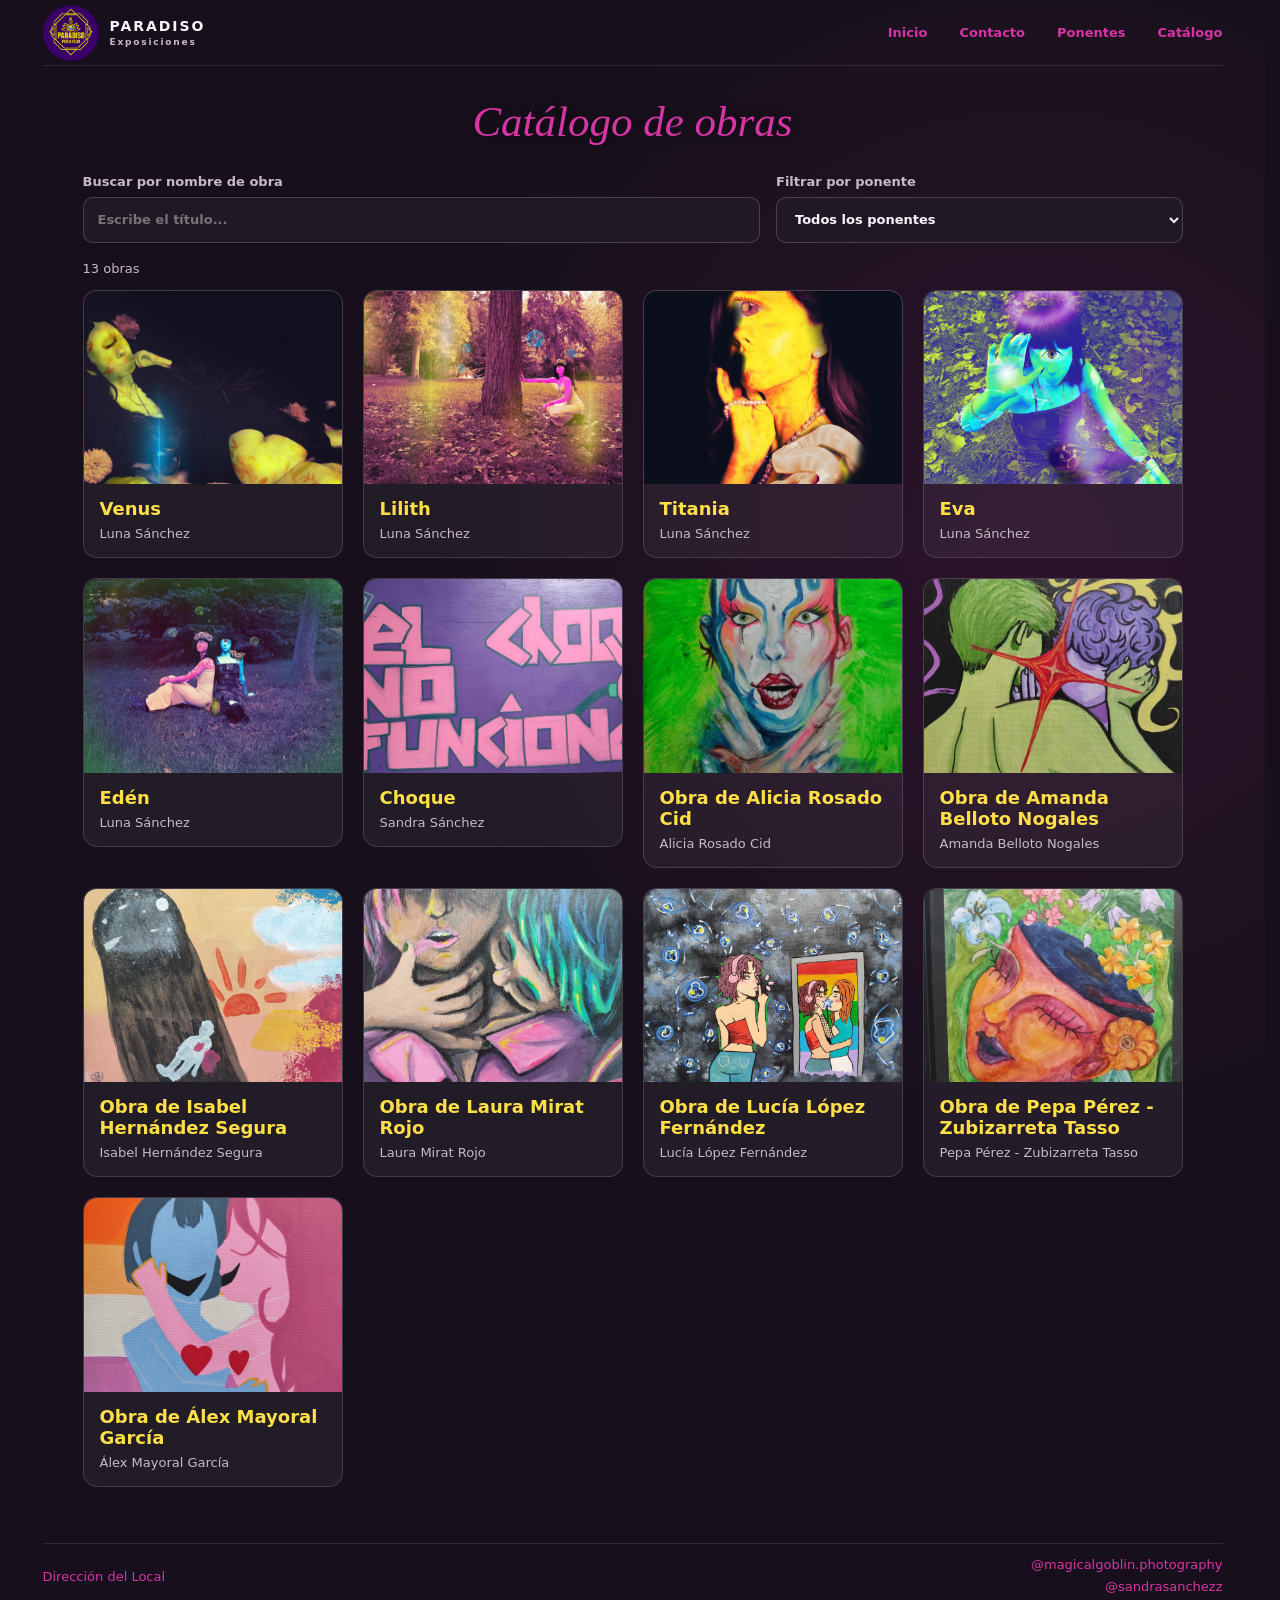
==== public/catalogo.html @ 5be709af "Cambios finales, finalizacion de los ponentes y finalizacion del catalogo" ====
<!DOCTYPE html>
<html lang="es">
<head>
    <meta charset="UTF-8">
    <meta name="viewport" content="width=device-width, initial-scale=1.0">
    <meta name="theme-color" content="#17101c">
    <meta name="description" content="Catálogo de obras de los ponentes de Paradiso — El Jardín.">
    <title>Paradiso — Catálogo</title>
    <link rel="stylesheet" href="estilos.css">
    <script src="catalogo.js" defer></script>
</head>
<body>
    <header class="encabezado">
        <a class="marca" href="index.html" aria-label="Paradiso, inicio">
            <span class="logo-marca"><img src="imagenes/logo-paradiso-club.png" alt="Logo de Paradiso Pub &amp; Club"></span>
            <span>PARADISO <small>Exposiciones</small></span>
        </a>
        <nav class="navegacion-principal" aria-label="Navegación principal">
            <a class="enlace-navegacion" href="index.html">Inicio</a>
            <a class="enlace-navegacion" href="contacto.html">Contacto</a>
            <a class="enlace-navegacion" href="ponentes.html">Ponentes</a>
            <a class="enlace-navegacion" href="catalogo.html" aria-current="page">Catálogo</a>
        </nav>
    </header>

    <main class="pagina-catalogo">
        <h1 class="titulo-ponentes">Catálogo de obras</h1>
        <div class="filtros-catalogo">
            <label class="campo-filtro-catalogo">
                <span>Buscar por nombre de obra</span>
                <input id="busqueda-obra" type="search" placeholder="Escribe el título..." autocomplete="off">
            </label>
            <label class="campo-filtro-catalogo">
                <span>Filtrar por ponente</span>
                <select id="filtro-ponente">
                    <option value="">Todos los ponentes</option>
                </select>
            </label>
        </div>
        <p class="resultado-catalogo" id="resultado-catalogo" aria-live="polite"></p>
        <div class="obras-catalogo" id="obras-catalogo" aria-live="polite"></div>
    </main>

    <dialog class="dialogo-vista-previa dialogo-obra" aria-labelledby="titulo-obra-ampliada">
        <button class="boton-cerrar-vista-previa" type="button" aria-label="Cerrar previsualización">&times;</button>
        <img class="imagen-vista-previa" alt="">
        <div class="texto-obra-ampliada">
            <h2 id="titulo-obra-ampliada"></h2>
            <p id="descripcion-obra-ampliada"></p>
        </div>
    </dialog>

    <footer class="pie-pagina">
        <span><a href="https://www.google.com/maps/place/PARADISO+PUB+%26+CLUB/@39.4728585,-6.3798989,21z/data=!4m6!3m5!1s0xd15df90ae6b709b:0xe2d5bc9bc7a6afa2!8m2!3d39.4728408!4d-6.3800265!16s%2Fg%2F11fjzb9g2q?entry=ttu&amp;g_ep=EgoyMDI2MTAxOS4wIKXMDSoASAFQAw%3D%3D">Dirección del Local</a></span>
        <span>
            <a href="https://www.instagram.com/magicalgoblin.photography/">@magicalgoblin.photography</a><br>
            <a href="https://www.instagram.com/sandrasanchezz__/">@sandrasanchezz</a>
        </span>
    </footer>
</body>
</html>
---- public/estilos.css ----
:root {
  color-scheme: dark;
  font-family: Inter, ui-sans-serif, system-ui, -apple-system, BlinkMacSystemFont, "Segoe UI", sans-serif;
  color: #fbf5fb;
  background: #17101c;
  font-synthesis: none;
  text-rendering: optimizeLegibility;
  --rosa: #d735a5;
  --amarillo: #ffdf48;
  --texto-secundario: #c7b9c8;
}

html {
  scrollbar-gutter: stable;
}

* {
  box-sizing: border-box;
}

body {
  min-width: 320px;
  min-height: 100vh;
  margin: 0;
  background:
    radial-gradient(ellipse at 82% 34%, rgb(140 34 113 / 18%), transparent 42%),
    #17101c;
}

.pagina-contactos {
  display: flex;
  flex-direction: column;
  min-height: 100dvh;
}

button,
a {
  font: inherit;
}

.encabezado,
.pie-pagina {
  width: min(1180px, calc(100% - 48px));
  margin-inline: auto;
  display: flex;
  align-items: center;
  justify-content: space-between;
}

.encabezado {
  min-height: 66px;
  border-bottom: 1px solid rgb(255 255 255 / 10%);
}

.marca {
  display: inline-flex;
  align-items: center;
  gap: 11px;
  color: inherit;
  font-size: 14px;
  font-weight: 850;
  letter-spacing: 0.14em;
  text-decoration: none;
}

.marca .logo-marca {
  display: inline-flex;
  flex: 0 0 56px;
  width: 56px;
  height: 56px;
  overflow: hidden;
  border-radius: 50%;
}

.marca .logo-marca img {
  display: block;
  width: 100%;
  height: 100%;
  object-fit: contain;
}

.marca small {
  display: block;
  margin-top: 3px;
  color: var(--texto-secundario);
  font-size: 9px;
  letter-spacing: 0.2em;
}

.navegacion-principal {
  display: flex;
  align-items: center;
  gap: clamp(16px, 3vw, 32px);
}

.enlace-navegacion {
  font-size: 13px;
  font-weight: 650;
  transition: color 180ms ease;
}

.enlace-navegacion:hover {
  color: var(--amarillo);
}

.presentacion {
  width: min(1180px, calc(100% - 48px));
  min-height: calc(100vh - 128px);
  margin-inline: auto;
  padding: 28px 0;
  display: grid;
  grid-template-columns: minmax(280px, 0.8fr) minmax(320px, 1fr);
  align-items: center;
  gap: clamp(36px, 8vw, 112px);
}

.presentacion-contenido {
  max-width: 440px;
  padding-block: 16px;
}

.etiqueta-evento {
  display: flex;
  align-items: center;
  gap: 10px;
  margin: 0 0 20px;
  color: var(--amarillo);
  font-size: 11px;
  font-weight: 750;
  letter-spacing: 0.2em;
  text-transform: uppercase;
}

.etiqueta-evento span {
  width: 24px;
  height: 2px;
  background: var(--rosa);
}

h1 {
  max-width: 420px;
  margin: 0;
  font-size: clamp(42px, 6vw, 72px);
  line-height: 0.98;
  letter-spacing: -0.06em;
}

#titulo-evento em {
  color: var(--rosa);
  font-family: Georgia, "Times New Roman", serif;
  font-weight: 500;
  font-style: normal; 
  font-size: 0.6em;
}

h1 em {
  color: var(--rosa);
  font-family: Georgia, "Times New Roman", serif;
  font-weight: 500;
}

.introduccion {
  max-width: 350px;
  margin: 20px 0 30px;
  color: var(--texto-secundario);
  font-size: 15px;
  line-height: 1.7;
}

.selector-folleto {
  width: 300px;
  margin: 0 auto;
  display: flex;
  flex-wrap: wrap;
  gap: 8px;
}

.boton-seccion {
  min-height: 43px;
  padding: 0 17px;
  border: 1px solid rgb(255 255 255 / 20%);
  border-radius: 999px;
  background: transparent;
  color: #f5eaf5;
  cursor: pointer;
  font-size: 13px;
  transition: background 180ms ease, color 180ms ease, border-color 180ms ease, transform 180ms ease;
}

.boton-seccion:hover {
  border-color: var(--rosa);
  transform: translateY(-2px);
}

.boton-seccion:focus-visible {
  outline: 3px solid var(--amarillo);
  outline-offset: 3px;
}

.boton-seccion.activo {
  border-color: var(--amarillo);
  background: var(--amarillo);
  color: #211321;
  font-weight: 750;
}

.marco-folleto {
  position: relative;
  width: min(100%, 465px);
  justify-self: center;
  margin: 0;
  padding: 10px;
  border: 1px solid rgb(255 255 255 / 13%);
  border-radius: 18px;
  background: rgb(255 255 255 / 4%);
  box-shadow: 0 24px 80px rgb(0 0 0 / 38%), 0 0 48px rgb(215 53 165 / 10%);
}

.imagen-folleto {
  display: block;
  width: 100%;
  max-height: min(72vh, 780px);
  border-radius: 10px;
  object-fit: contain;
  transition: opacity 160ms ease;
}

.boton-ampliar-folleto {
  display: block;
  width: 100%;
  padding: 0;
  border: 0;
  border-radius: 10px;
  background: transparent;
  cursor: zoom-in;
}

.boton-ampliar-folleto:focus-visible {
  outline: 3px solid var(--amarillo);
  outline-offset: 4px;
}

.imagen-folleto.cambiando {
  opacity: 0.35;
}

.dialogo-vista-previa {
  position: relative;
  max-width: 96vw;
  max-height: 96vh;
  padding: 48px 16px 16px;
  overflow: auto;
  border: 1px solid rgb(255 255 255 / 18%);
  border-radius: 16px;
  background: #17101c;
  box-shadow: 0 24px 80px rgb(0 0 0 / 60%);
}

.dialogo-vista-previa::backdrop {
  background: rgb(10 7 12 / 88%);
  backdrop-filter: blur(5px);
}

.imagen-vista-previa {
  display: block;
  max-width: min(90vw, 1100px);
  max-height: 82vh;
  margin: 0 auto;
  object-fit: contain;
}

.boton-cerrar-vista-previa {
  position: absolute;
  top: 8px;
  right: 10px;
  width: 36px;
  height: 36px;
  border: 1px solid rgb(255 255 255 / 25%);
  border-radius: 50%;
  background: #2b2030;
  color: #fff;
  cursor: pointer;
  font-size: 25px;
  line-height: 1;
}

.boton-cerrar-vista-previa:focus-visible {
  outline: 3px solid var(--amarillo);
  outline-offset: 3px;
}

.pie-imagen {
  padding: 10px 4px 1px;
  color: var(--texto-secundario);
  font-size: 11px;
  letter-spacing: 0.04em;
}

.pie-pagina {
  min-height: 66px;
  padding-block: 10px;
  border-top: 1px solid rgb(255 255 255 / 10%);
  color: var(--texto-secundario);
  font-size: 13px;
}

.pie-pagina span:last-child {
  text-align: right;
  line-height: 1.7;
}

.pie-pagina a,
.enlace-navegacion {
  color: var(--rosa);
  text-decoration: none;
  transition: color 180ms ease;
}

.pie-pagina a:hover,
.enlace-navegacion:hover {
  color: var(--amarillo);
}

.lista-contactos {
  flex: 1;
  width: min(1040px, calc(100% - 48px));
  margin: 0 auto;
  padding: clamp(28px, 6vh, 64px) 0;
  display: grid;
  grid-template-columns: repeat(2, minmax(0, 1fr));
  align-content: center;
  gap: 20px;
}

.contenido-contactos {
  width: min(1040px, calc(100% - 48px));
  margin: 0 auto;
  padding-top: 28px;
}

.pagina-itinerario {
  display: flex;
  flex-direction: column;
  min-height: 100dvh;
}

.contenido-itinerario {
  flex: 1;
  width: min(900px, calc(100% - 48px));
  margin: 0 auto;
  padding: 28px 0 40px;
  display: flex;
  flex-direction: column;
  align-items: center;
}

.titulo-itinerario {
  margin: 0 0 20px;
  color: var(--rosa);
  font-family: Georgia, "Times New Roman", serif;
  font-size: clamp(25px, 3.6vw, 43px);
  font-weight: 500;
  font-style: italic;
  line-height: 1.3;
  text-align: center;
  animation: flotar 3s ease-in-out infinite;
}

.tarjeta-contacto {
  min-width: 0;
  min-height: 190px;
  padding: clamp(18px, 3vw, 28px);
  display: flex;
  align-items: center;
  gap: clamp(18px, 3vw, 30px);
  border: 1px solid rgb(255 255 255 / 12%);
  border-radius: 18px;
  background: linear-gradient(135deg, rgb(255 255 255 / 6%), rgb(255 255 255 / 2%));
  box-shadow: 0 18px 48px rgb(0 0 0 / 16%);
}

.retrato-contacto {
  display: block;
  flex: 0 0 clamp(76px, 10vw, 112px);
  width: clamp(76px, 10vw, 112px);
  height: clamp(76px, 10vw, 112px);
  border: 2px solid rgb(255 223 72 / 65%);
  border-radius: 50%;
  background: #281530;
  object-fit: cover;
  box-shadow: 0 0 28px rgb(215 53 165 / 16%);
}

.tarjeta-contacto:first-child .retrato-contacto,
.tarjeta-contacto:nth-child(2) .retrato-contacto {
  object-fit: contain;
}

.datos-contacto {
  flex: 1;
  min-width: 0;
}

.tarjeta-contacto h1,
.tarjeta-contacto h2 {
  margin: 0;
  color: #fbf5fb;
  font-size: clamp(20px, 2.5vw, 28px);
  font-weight: 750;
  line-height: 1.15;
  letter-spacing: -0.035em;
  overflow-wrap: anywhere;
}

.tarjeta-contacto h1:hover,
.tarjeta-contacto h2:hover {
  color: var(--rosa);
}

#nombre-jose-miguel a, #nombre-sandra a, #nombre-luna a {
  color: inherit;
  text-decoration: none;
}

.descripcion-contacto {
  min-height: 50px;
  margin-top: 14px;
  border-top: 1px solid rgb(255 255 255 / 12%);
}

.pagina-ponentes {
  width: min(920px, calc(100% - 48px));
  margin: 0 auto;
  padding: 28px 0 56px;
}

.pagina-catalogo {
  width: min(1100px, calc(100% - 48px));
  margin: 0 auto;
  padding: 28px 0 56px;
}

.filtros-catalogo {
  margin: 24px 0 8px;
  display: grid;
  grid-template-columns: minmax(0, 1fr) minmax(220px, 0.6fr);
  gap: 16px;
}

.campo-filtro-catalogo {
  display: grid;
  gap: 8px;
  color: var(--texto-secundario);
  font-size: 13px;
  font-weight: 650;
}

.campo-filtro-catalogo input,
.campo-filtro-catalogo select {
  width: 100%;
  min-height: 46px;
  padding: 0 14px;
  border: 1px solid rgb(255 255 255 / 18%);
  border-radius: 10px;
  background: #211827;
  color: #fbf5fb;
  font: inherit;
}

.campo-filtro-catalogo input:focus-visible,
.campo-filtro-catalogo select:focus-visible {
  outline: 3px solid var(--amarillo);
  outline-offset: 2px;
}

.resultado-catalogo {
  margin: 18px 0 14px;
  color: var(--texto-secundario);
  font-size: 13px;
}

.obras-catalogo {
  display: grid;
  grid-template-columns: repeat(auto-fill, minmax(min(100%, 220px), 1fr));
  align-items: start;
  gap: 20px;
}

.artista-obra-catalogo {
  margin: 7px 0 0;
  color: var(--texto-secundario);
  font-size: 13px;
}

.sin-resultados-catalogo {
  grid-column: 1 / -1;
  color: var(--texto-secundario);
}

.titulo-ponentes {
  max-width: none;
  margin: 0;
  color: var(--rosa);
  font-family: Georgia, "Times New Roman", serif;
  font-size: clamp(25px, 3.6vw, 43px);
  font-weight: 500;
  font-style: italic;
  line-height: 1.3;
  letter-spacing: 0;
  text-align: center;
  text-shadow: 0 0 10px #0c0c0c;
  animation: flotar 3s ease-in-out infinite;
}

.ponente {
  margin-top: 56px;
}

.datos-ponente {
  display: flex;
  align-items: flex-start;
  gap: 32px;
}

.retrato-ponente {
  display: block;
  flex: 0 0 180px;
  width: 180px;
  height: 180px;
  object-fit: cover;
  border: 2px solid rgb(255 223 72 / 65%);
}

.retrato-placeholder {
  display: grid;
  place-items: center;
  border-style: dashed;
  background: rgb(255 255 255 / 5%);
  color: rgb(255 255 255 / 55%);
  font-size: 64px;
}

.datos-ponente h2 {
  margin: 10px 0 0;
  color: #fbf5fb;
  font-size: clamp(42px, 6vw, 72px);
  font-weight: 700;
  line-height: 0.98;
  letter-spacing: -0.06em;
}

.datos-ponente h2:hover {
  animation: flotar 3s ease-in-out infinite;
}

.subtitulo-ponente {
  margin: 10px 0 0;
  color: rgb(255 255 255 / 72%);
  font-size: clamp(14px, 2vw, 18px);
  letter-spacing: 0;
  overflow-wrap: anywhere;
}

.identidad-ponente {
  min-width: 0;
}

.desplegable-obras {
  margin-top: 20px;
}

.boton-ver-obras {
  display: inline-flex;
  align-items: center;
  gap: 10px;
  padding: 11px 18px;
  border: 1px solid rgb(255 223 72 / 65%);
  border-radius: 999px;
  background: rgb(255 255 255 / 5%);
  color: #ffdf48;
  cursor: pointer;
  font-weight: 700;
  list-style: none;
  transition: background 160ms ease, color 160ms ease;
}

.boton-ver-obras::-webkit-details-marker {
  display: none;
}

.boton-ver-obras::after {
  content: "+";
  font-size: 20px;
  line-height: 1;
}

.desplegable-obras[open] .boton-ver-obras::after {
  content: "\2212";
}

.boton-ver-obras:hover,
.boton-ver-obras:focus-visible {
  background: #ffdf48;
  color: #17101c;
}

.boton-ver-obras:focus-visible,
.boton-ampliar-obra:focus-visible {
  outline: 3px solid var(--rosa);
  outline-offset: 4px;
}

.obras-ponente {
  margin-top: 24px;
  display: grid;
  grid-template-columns: repeat(auto-fill, minmax(min(100%, 210px), 1fr));
  gap: 20px;
}

.sin-obras {
  grid-column: 1 / -1;
  margin: 0;
  color: rgb(255 255 255 / 65%);
  font-style: italic;
}

.tarjeta-obra {
  min-width: 0;
  overflow: hidden;
  border: 1px solid rgb(255 255 255 / 14%);
  border-radius: 14px;
  background: rgb(255 255 255 / 5%);
}

.boton-ampliar-obra {
  display: block;
  width: 100%;
  padding: 0;
  overflow: hidden;
  border: 0;
  background: #100d13;
  cursor: zoom-in;
}

.imagen-obra {
  display: block;
  width: 100%;
  aspect-ratio: 4 / 3;
  object-fit: cover;
  transition: transform 180ms ease;
}

.boton-ampliar-obra:hover .imagen-obra {
  transform: scale(1.035);
}

.texto-obra {
  padding: 14px 16px 16px;
}

.texto-obra h2,
.texto-obra h3,
.texto-obra-ampliada h2 {
  margin: 0;
  color: #ffdf48;
  font-size: 18px;
}

.texto-obra-ampliada p {
  margin: 8px 0 0;
  color: rgb(255 255 255 / 78%);
  line-height: 1.55;
}

.dialogo-obra {
  position: fixed;
  inset: 0;
  margin: auto;
  width: max-content;
  max-width: 96vw;
}

.dialogo-obra .imagen-vista-previa {
  max-height: 68vh;
}

.texto-obra-ampliada {
  max-width: min(90vw, 900px);
  margin: 16px auto 0;
}

@media (max-width: 760px) {
  .encabezado,
  .pie-pagina,
  .presentacion {
    width: min(100% - 32px, 520px);
  }

  .encabezado {
    min-height: 66px;
    padding: 8px 0 12px;
    flex-direction: column;
    gap: 8px;
  }

  .marca {
    min-height: 50px;
    gap: 9px;
    font-size: 12px;
  }

  .marca .logo-marca {
    flex-basis: 48px;
    width: 48px;
    height: 48px;
  }

  .presentacion {
    min-height: unset;
    padding: 32px 0 26px;
    grid-template-columns: 1fr;
    gap: 20px;
  }

  .presentacion-contenido {
    padding: 0;
  }

  h1 {
    max-width: 460px;
    font-size: clamp(40px, 12vw, 58px);
  }

  .navegacion-principal {
    width: 100%;
    justify-content: center;
    flex-wrap: wrap;
    gap: 8px 14px;
  }

  .enlace-navegacion {
    font-size: 11px;
    letter-spacing: normal;
  }

  .introduccion {
    margin: 14px 0 20px;
  }

  .marco-folleto {
    width: min(100%, 400px);
  }

  .imagen-folleto {
    max-height: none;
  }

  .pie-pagina {
    min-height: 66px;
    gap: 16px;
    font-size: 10px;
  }

  .lista-contactos {
    width: min(100% - 32px, 520px);
    grid-template-columns: 1fr;
    align-content: start;
    gap: 14px;
  }

  .contenido-contactos {
    width: min(100% - 32px, 520px);
    padding-top: 28px;
  }

  .contenido-itinerario {
    width: min(100% - 32px, 520px);
    padding-top: 24px;
  }

  .tarjeta-contacto {
    min-height: 150px;
    padding: 18px;
    gap: 18px;
  }

  .retrato-contacto {
    flex-basis: 78px;
    width: 78px;
    height: 78px;
  }

  .pagina-ponentes {
    width: min(100% - 32px, 520px);
    padding-top: 28px;
  }

  .pagina-catalogo {
    width: min(100% - 32px, 520px);
    padding-top: 28px;
  }

  .titulo-ponentes {
    font-size: clamp(24px, 7.2vw, 35px);
  }

  .ponente {
    margin-top: 40px;
  }

  .datos-ponente {
    gap: 20px;
  }

  .retrato-ponente {
    flex-basis: clamp(96px, 30vw, 150px);
    width: clamp(96px, 30vw, 150px);
    height: clamp(96px, 30vw, 150px);
  }

  .datos-ponente h2 {
    margin-top: 6px;
    font-size: clamp(40px, 12vw, 58px);
  }

  .identidad-ponente {
    flex: 1;
  }

  .desplegable-obras {
    margin-top: 16px;
  }

  .obras-ponente {
    grid-template-columns: repeat(auto-fill, minmax(min(100%, 160px), 1fr));
    gap: 14px;
  }

  .filtros-catalogo {
    grid-template-columns: 1fr;
    gap: 12px;
  }

  .obras-catalogo {
    grid-template-columns: repeat(auto-fill, minmax(min(100%, 160px), 1fr));
    gap: 14px;
  }
}

@media (orientation: landscape) {
  .marco-folleto {
    width: fit-content;
    max-width: 100%;
  }

  .boton-ampliar-folleto {
    width: fit-content;
    max-width: 100%;
  }

  .imagen-folleto {
    width: auto;
    max-width: 100%;
  }
}

@media (prefers-reduced-motion: reduce) {
  *,
  *::before,
  *::after {
    scroll-behavior: auto !important;
    transition-duration: 0.01ms !important;
  }
}

@keyframes flotar {
            0% {
                transform: translateY(0px);
            }
            50% {
                transform: translateY(-5px); /* Sube 10 píxeles a la mitad de la animación */
            }
            100% {
                transform: translateY(0px);
            }
}
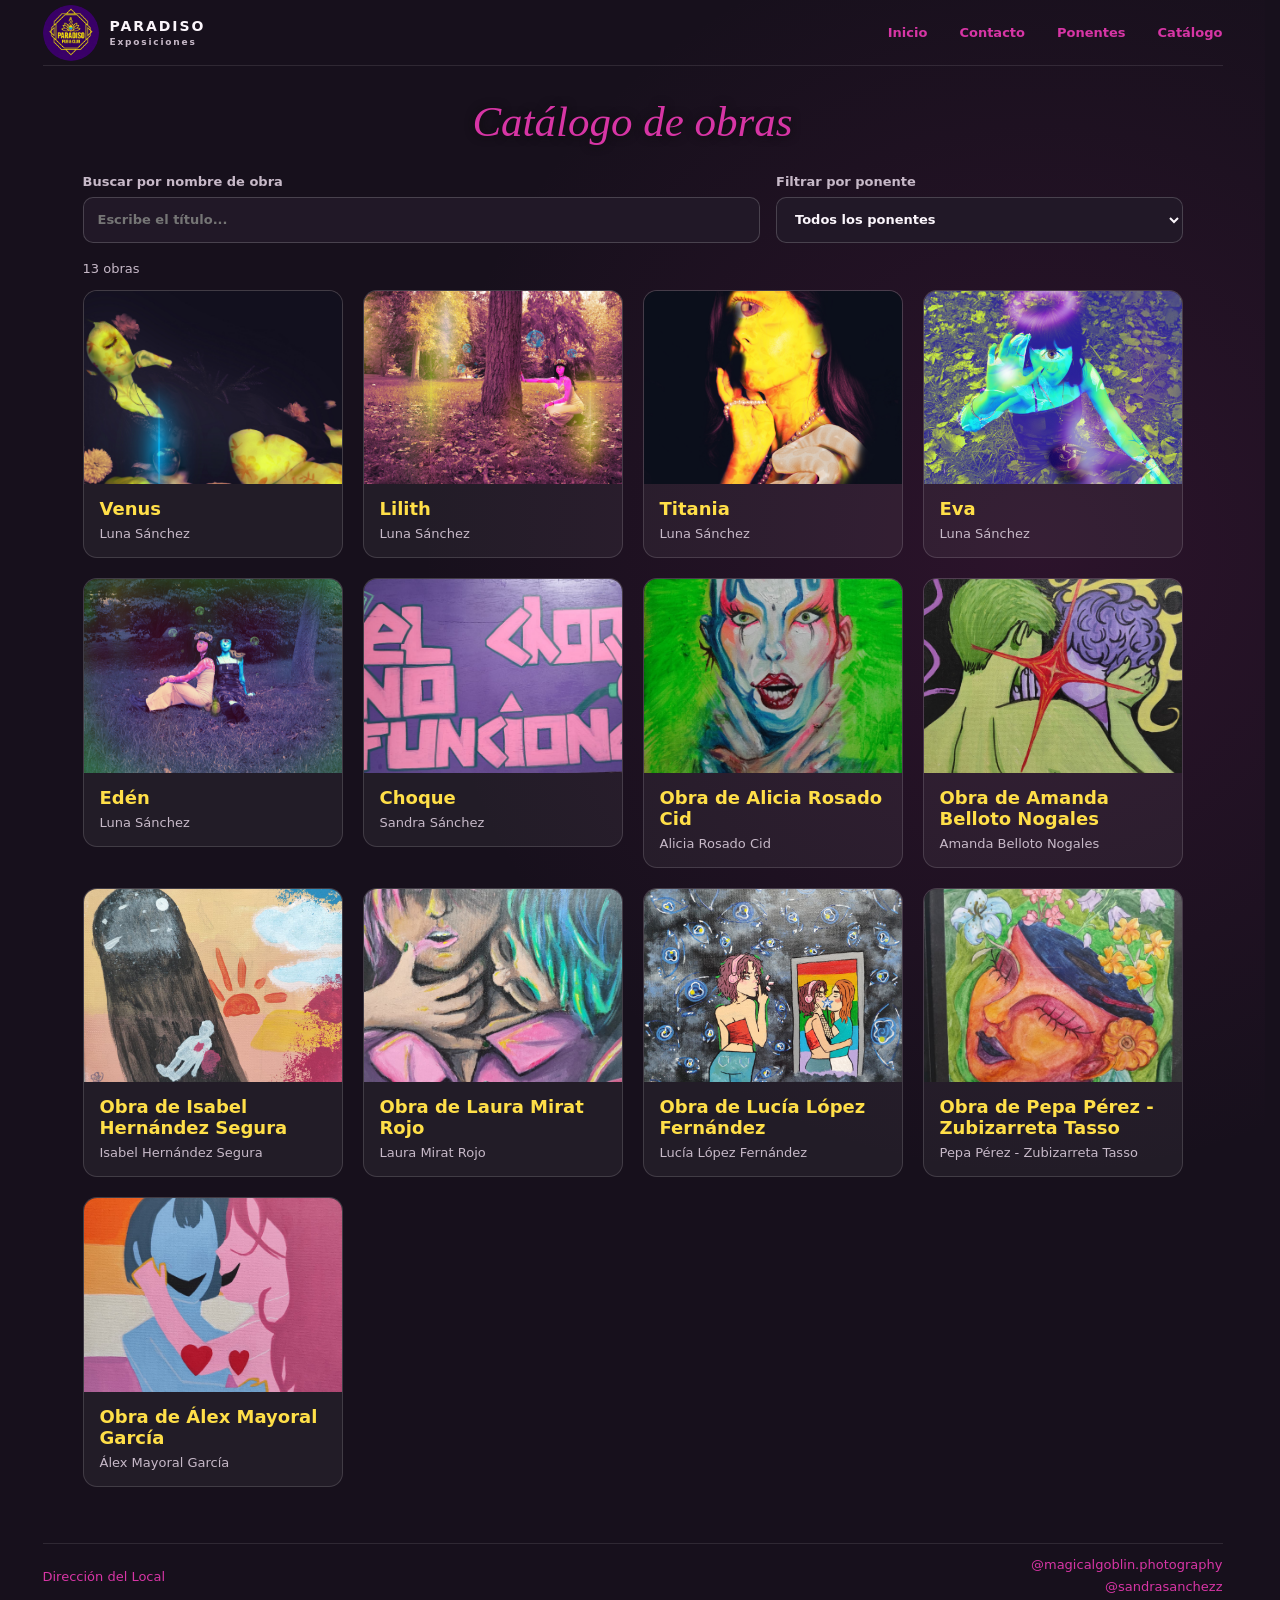
==== commit aa360b64: "Musicote añadido" ====
--- a/public/catalogo.html
+++ b/public/catalogo.html
@@ -8,6 +8,7 @@
     <title>Paradiso — Catálogo</title>
     <link rel="stylesheet" href="estilos.css">
     <script src="catalogo.js" defer></script>
+    <script src="musica.js" defer></script>
 </head>
 <body>
     <header class="encabezado">
